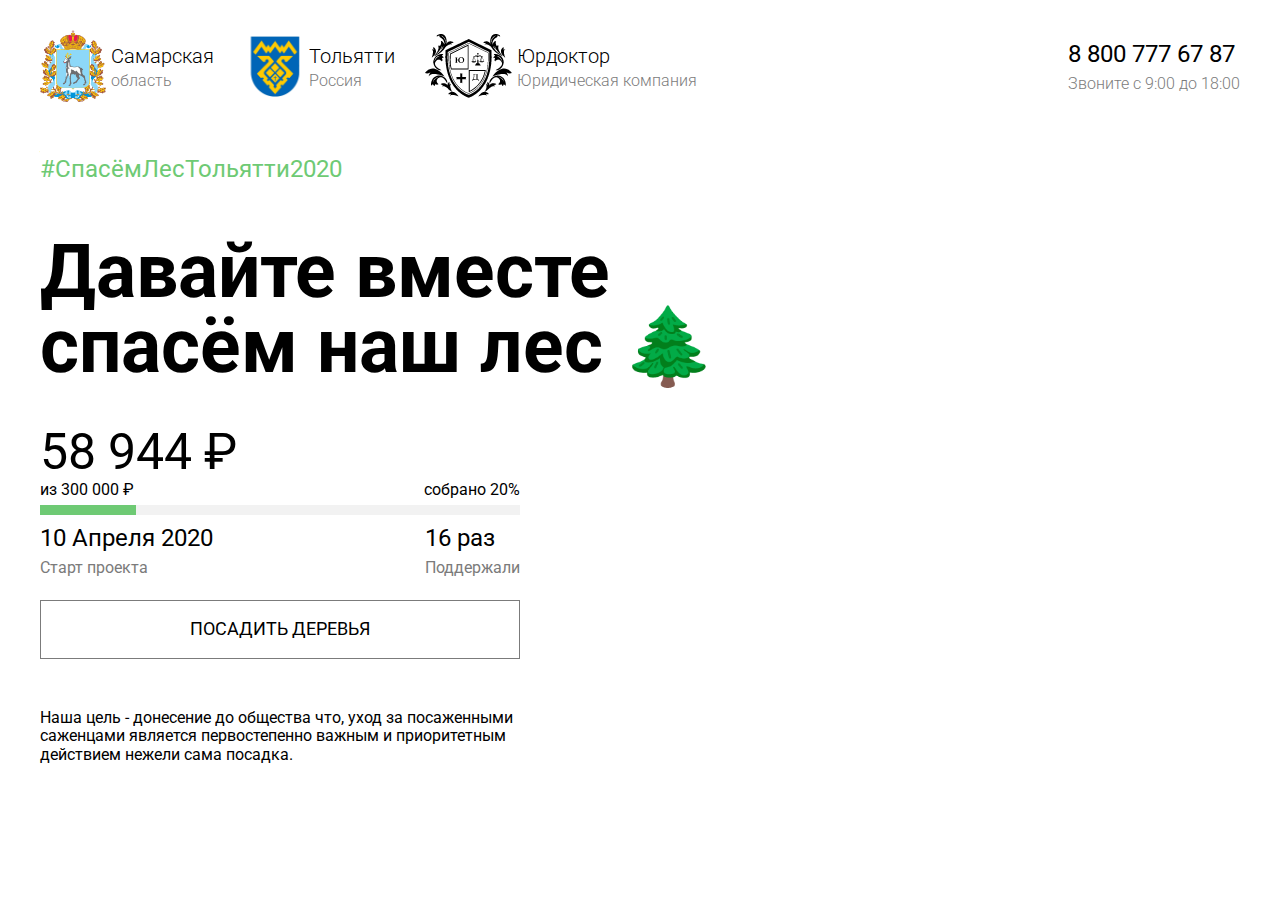
==== ForestSite/index.html @ fbde0013 "Add files via upload" ====
<!DOCTYPE html>
<html lang="en">

<head>
	<meta charset="UTF-8">
	<meta name="viewport" content="width=device-width, initial-scale=1.0">
	<title>Document</title>
	<!-- Сброс стилей -->
	<link rel="stylesheet" href="libs/normalize/normalize.css">
	<!-- CSS -->
	<link rel="stylesheet" href="css/main.css">
	<!-- Google Fonts -->
	<link href="https://fonts.googleapis.com/css?family=Roboto:300,400,700,900&display=swap&subset=cyrillic"
		rel="stylesheet">
</head>

<body>
	<div class="container">
		<header class="top-header">
			<div class="top-line">
				<div class="emblem-wrap">

					<!-- Самарская область -->
					<div class="emblem">
						<div class="emblem-img">
							<img src="img/samara-gerb.png" alt="Самара">
						</div>
						<div class="emblem-descr">
							Самарская <br> <span>область</span>
						</div>
					</div>

					<!-- Тольятти Россия -->
					<div class="emblem">
						<div class="emblem-img">
							<img src="img/toliatti-gerb.png" alt="Тольятти">
						</div>
						<div class="emblem-descr">
							Тольятти <br> <span>Россия</span>
						</div>
					</div>

					<!-- Юрдоктор Юридическая компания -->
					<div class="emblem">
						<div class="emblem-img">
							<img src="img/yurdoctor-gerb.png" alt="Юрдоктор">
						</div>
						<div class="emblem-descr">
							Юрдоктор <br> <span>Юридическая компания</span>
						</div>
					</div>
				</div>

				<!-- Контакты -->
				<div class="header-contacts">
					8 800 777 67 87 <br>
					<span>Звоните с 9:00 до 18:00</span>
				</div>
			</div>
			<!-- /.top-line -->

			<!-- Header Content -->
			<div class="header-content">
				<span class="hashtag">#СпасёмЛесТольятти2020</span>
				<h2 class="h2">Давайте вместе <br> спасём наш лес &#127794;</h2>
			</div>
			
			<div class="header-calculator">

				<span class="count">58 944 ₽</span>

				<div class="progres-bar-block">
					<div class="progres-title">
						<span>из 300 000 ₽</span>
						<span>собрано 20%</span>
					</div>

					<div class="progres-bar">
						<div class="progres-line"></div>
					</div>

					<div class="progres-title">
						<div>10 Апреля 2020 <br> <span>Старт проекта</span></div>
						<div>16 раз <br> <span>Поддержали</span></div>
					</div>

					<a href="#" class="calc-button">посадить деревья</a>

					<div class="calculaor-description">
						Наша цель - донесение до общества что, уход за посаженными
						саженцами является первостепенно важным и приоритетным
						действием нежели сама посадка.
					</div>
				</div>
			</div>
		</header>
	</div>
	<!-- /.container -->
</body>

</html>
---- ForestSite/css/main.css ----
body {
	min-width: 320px;
	font-family: "Roboto", sans-serif;
}
.container {
	max-width: 1200px;
	margin: 0px auto;
	padding: 0px 15px;
}
.top-line{
	display: flex;
	justify-content: space-between;
	align-items: center;
	margin-top: 30px;
}
.emblem-wrap {
	display: flex;
}
.emblem {
	display: flex;
	align-items: center;
	padding-right: 30px;
}
.emblem-img {
	padding-right: 5px;
}
.emblem-descr {
	font-size: 20px;
	font-weight: 300;
}
.emblem-descr span {
	font-size: 16px;
	color: #7B7B7B;
}
.header-contacts {
	font-size: 24px;
}
.header-contacts span {
	font-size: 16px;
	color: #7B7B7B;
	font-weight: 300;
}


.header-content {
	background-image: url("../img/header-bg.jpg");
	margin-top: 50px;
}
.hashtag {
	font-size: 24px;
	color: #6ECA74;
}
.h2	{
	font-size: 75px;
	line-height: 1;
	padding: 0;
	margin: 0;
	padding-top: 50px;
}
.header-calculator {
	margin-top: 40px;
	max-width: 480px;
}

.header-calculator .count {
	font-size: 50px;
}

.progres-title {
	display: flex;
	justify-content: space-between;
}
.progres-title span {
	font-size: 16px;
}
.progres-title div {
	margin-top: 10px;
	font-size: 24px;
}
.progres-title div span {
	font-size: 16px;
	color: #7B7B7B;
	margin-bottom: 20px;
}
.progres-bar {
	width: 100%;
	height: 10px;
	background-color: #F2F2F2;
	margin-top: 5px;
}
.progres-line {
	width: 20%;
	height: 10px;
	background-color: #6ECA74;
}

.calc-button {
	display: block;
	text-decoration: none;
	text-transform: uppercase;
	color: #000;
	font-size: 18px;
	border: 1px solid #7B7B7B;
	padding: 18px 0px;
	transition: background-color .25s ease, color .25s ease;
	text-align: center;
	margin-top: 20px;
}
.calc-button:hover {
	background-color: #6ECA74;
	color: #fff;
}

.calculaor-description {
	margin-top: 50px;
}

/* Media CSS */
@media screen and (max-width: 900px) {
	.emblem-descr {
		display: none;
	}
}
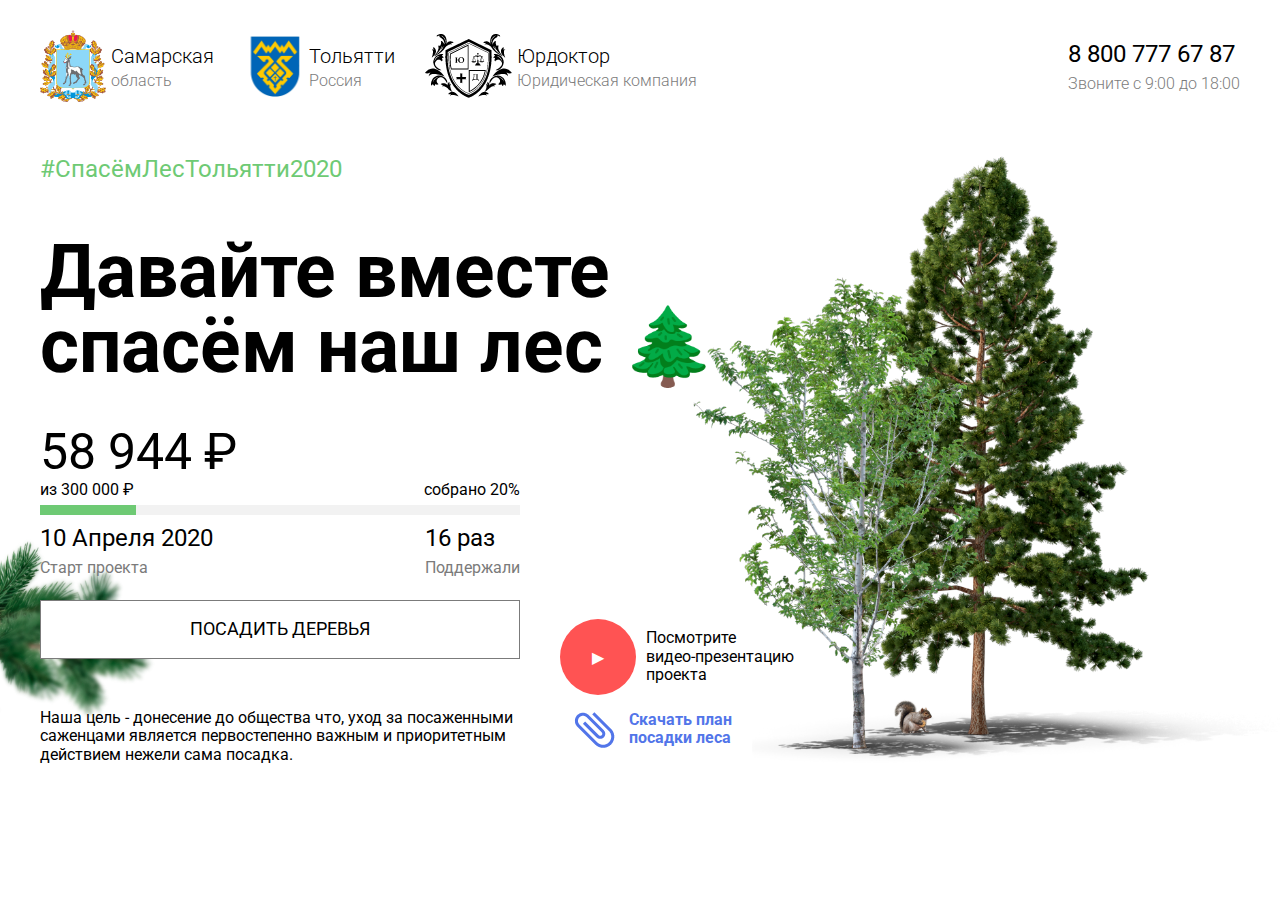
==== commit 6fa487d9: "Add files via upload" ====
--- a/ForestSite/index.html
+++ b/ForestSite/index.html
@@ -58,44 +58,66 @@
 				</div>
 			</div>
 			<!-- /.top-line -->
+	</div>
 
-			<!-- Header Content -->
-			<div class="header-content">
+	<!-- Header Content -->
+	<div class="header-bg">
+		<div class="container">
+			<div class="header-content-wrap">
 				<span class="hashtag">#СпасёмЛесТольятти2020</span>
 				<h2 class="h2">Давайте вместе <br> спасём наш лес &#127794;</h2>
-			</div>
-			
-			<div class="header-calculator">
+				<div class="header-controls">
+					<div class="header-calculator">
 
-				<span class="count">58 944 ₽</span>
+						<span class="count">58 944 ₽</span>
 
-				<div class="progres-bar-block">
-					<div class="progres-title">
-						<span>из 300 000 ₽</span>
-						<span>собрано 20%</span>
+						<div class="progres-bar-block">
+							<div class="progres-title">
+								<span>из 300 000 ₽</span>
+								<span>собрано 20%</span>
+							</div>
+
+							<div class="progres-bar">
+								<div class="progres-line"></div>
+							</div>
+
+							<div class="progres-title">
+								<div>10 Апреля 2020 <br> <span>Старт проекта</span></div>
+								<div>16 раз <br> <span>Поддержали</span></div>
+							</div>
+
+							<a href="#" class="calc-button">посадить деревья</a>
+
+							<div class="calculaor-description">
+								Наша цель - донесение до общества что, уход за посаженными
+								саженцами является первостепенно важным и приоритетным
+								действием нежели сама посадка.
+							</div>
+						</div>
 					</div>
-
-					<div class="progres-bar">
-						<div class="progres-line"></div>
-					</div>
-
-					<div class="progres-title">
-						<div>10 Апреля 2020 <br> <span>Старт проекта</span></div>
-						<div>16 раз <br> <span>Поддержали</span></div>
-					</div>
-
-					<a href="#" class="calc-button">посадить деревья</a>
-
-					<div class="calculaor-description">
-						Наша цель - донесение до общества что, уход за посаженными
-						саженцами является первостепенно важным и приоритетным
-						действием нежели сама посадка.
+					<div class="controls">
+						<div class="play-video">
+							<a href="#">
+								<div class="play">▶</div>
+							</a>
+							Посмотрите <br>
+							видео-презентацию <br>
+							проекта
+						</div>
+						<div class="download-link">
+							<img src="img/skrepka.png">
+							<a href="#">Скачать план <br> посадки леса</a>
+						</div>
 					</div>
 				</div>
 			</div>
-		</header>
+			</header>
+		</div>
+		<!-- /.container -->
 	</div>
-	<!-- /.container -->
+
+
+
 </body>
 
 </html>--- a/ForestSite/css/main.css
+++ b/ForestSite/css/main.css
@@ -1,6 +1,11 @@
 body {
 	min-width: 320px;
 	font-family: "Roboto", sans-serif;
+}
+.header-bg {
+	background-image: url("../img/bg.png");
+	background-size: cover;
+	background-position: center;
 }
 .container {
 	max-width: 1200px;
@@ -42,8 +47,7 @@
 }
 
 
-.header-content {
-	background-image: url("../img/header-bg.jpg");
+.header-content-wrap {
 	margin-top: 50px;
 }
 .hashtag {
@@ -62,6 +66,47 @@
 	max-width: 480px;
 }
 
+.header-controls {
+	display: flex;
+}
+.controls {
+	margin-left: 40px;
+	display: flex;
+	flex-direction: column;
+	align-content: flex-end;
+	justify-content: flex-end;
+}
+.play-video {
+	display: flex;
+	align-items: center;
+}
+.play-video a {
+	text-decoration: none;
+}
+.play {
+	width: 76px;
+	height: 46px;
+	background-color: #FF5353;
+	border-radius: 50%;
+	text-align: center;
+	padding-top: 30px;
+	cursor: pointer;
+	margin-right: 10px;
+	color: #fff;
+	text-decoration: none;
+}
+.download-link {
+	display: flex;
+	align-items: center;
+}
+.download-link a{
+	color: #5275E9;
+	text-decoration: none;
+	font-weight: bold;
+}
+.download-link a:hover {
+	text-decoration: underline;
+}
 .header-calculator .count {
 	font-size: 50px;
 }
@@ -99,6 +144,7 @@
 	text-decoration: none;
 	text-transform: uppercase;
 	color: #000;
+	background-color: #fff;
 	font-size: 18px;
 	border: 1px solid #7B7B7B;
 	padding: 18px 0px;
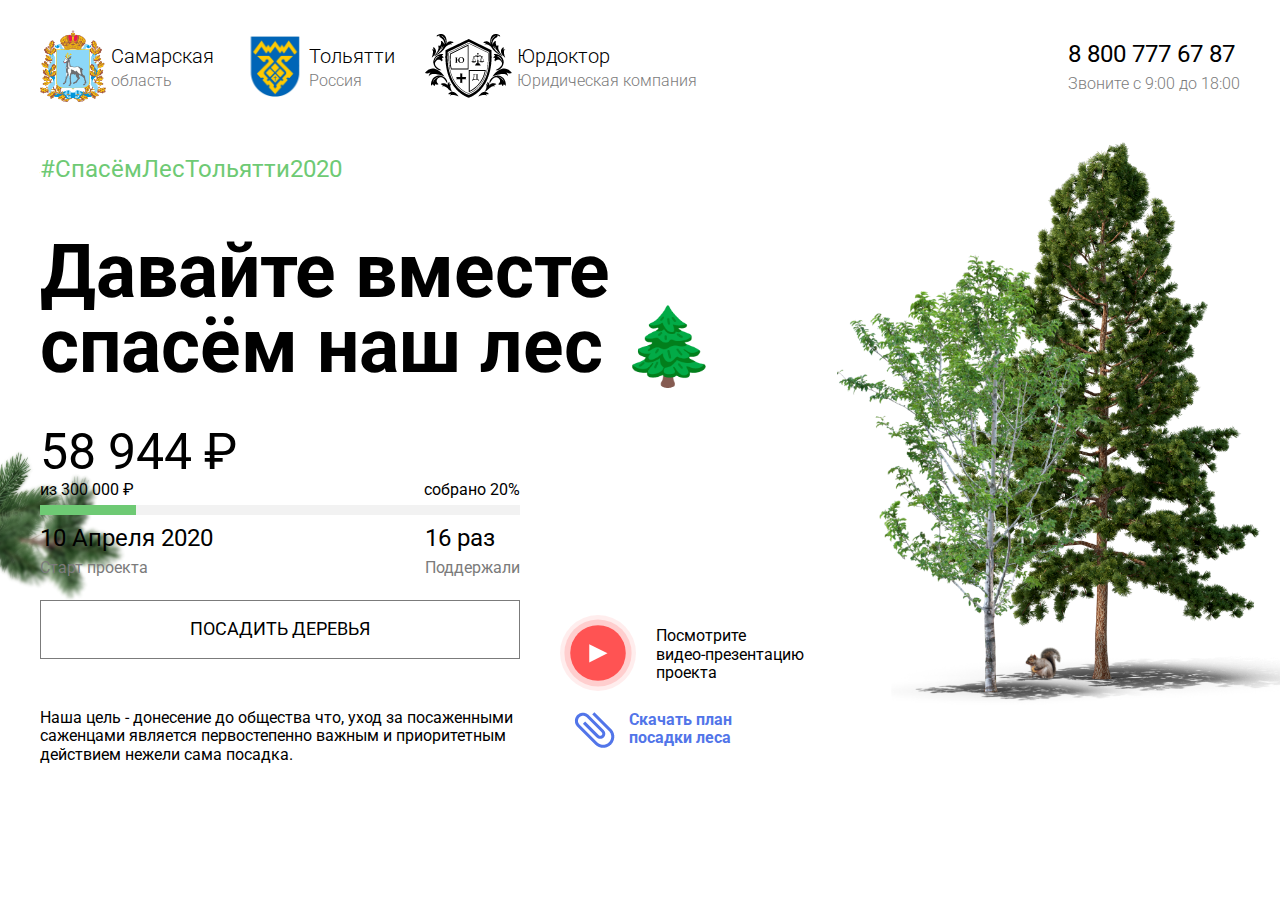
==== commit f2579390: "Add files via upload" ====
--- a/ForestSite/index.html
+++ b/ForestSite/index.html
@@ -15,6 +15,10 @@
 </head>
 
 <body>
+	<div class="bg-img">
+		<img class="tree-bg" src="img/tree.png">
+		<img class="spruce" src="img/spruce.png">
+	</div>
 	<div class="container">
 		<header class="top-header">
 			<div class="top-line">
@@ -98,7 +102,7 @@
 					<div class="controls">
 						<div class="play-video">
 							<a href="#">
-								<div class="play">▶</div>
+								<img src="img/play.svg" alt="play">
 							</a>
 							Посмотрите <br>
 							видео-презентацию <br>
--- a/ForestSite/css/main.css
+++ b/ForestSite/css/main.css
@@ -2,15 +2,28 @@
 	min-width: 320px;
 	font-family: "Roboto", sans-serif;
 }
-.header-bg {
-	background-image: url("../img/bg.png");
-	background-size: cover;
-	background-position: center;
+.bg-img {
+	position: relative;
+}
+.tree-bg {
+	width: 35%;
+	position: absolute;
+	top: 100px;
+	right: 0;
+}
+.spruce {
+	width: 20%;
+	position: absolute;
+	top: 400px;
+	left: -10%;
 }
 .container {
 	max-width: 1200px;
 	margin: 0px auto;
 	padding: 0px 15px;
+}
+.top-header {
+	position: relative;
 }
 .top-line{
 	display: flex;
@@ -62,6 +75,7 @@
 	padding-top: 50px;
 }
 .header-calculator {
+	z-index: 1;
 	margin-top: 40px;
 	max-width: 480px;
 }
@@ -81,19 +95,11 @@
 	align-items: center;
 }
 .play-video a {
-	text-decoration: none;
+	margin-right: 20px;
 }
-.play {
+.play-video a img {
 	width: 76px;
-	height: 46px;
-	background-color: #FF5353;
-	border-radius: 50%;
-	text-align: center;
-	padding-top: 30px;
-	cursor: pointer;
-	margin-right: 10px;
-	color: #fff;
-	text-decoration: none;
+	height: auto;
 }
 .download-link {
 	display: flex;
